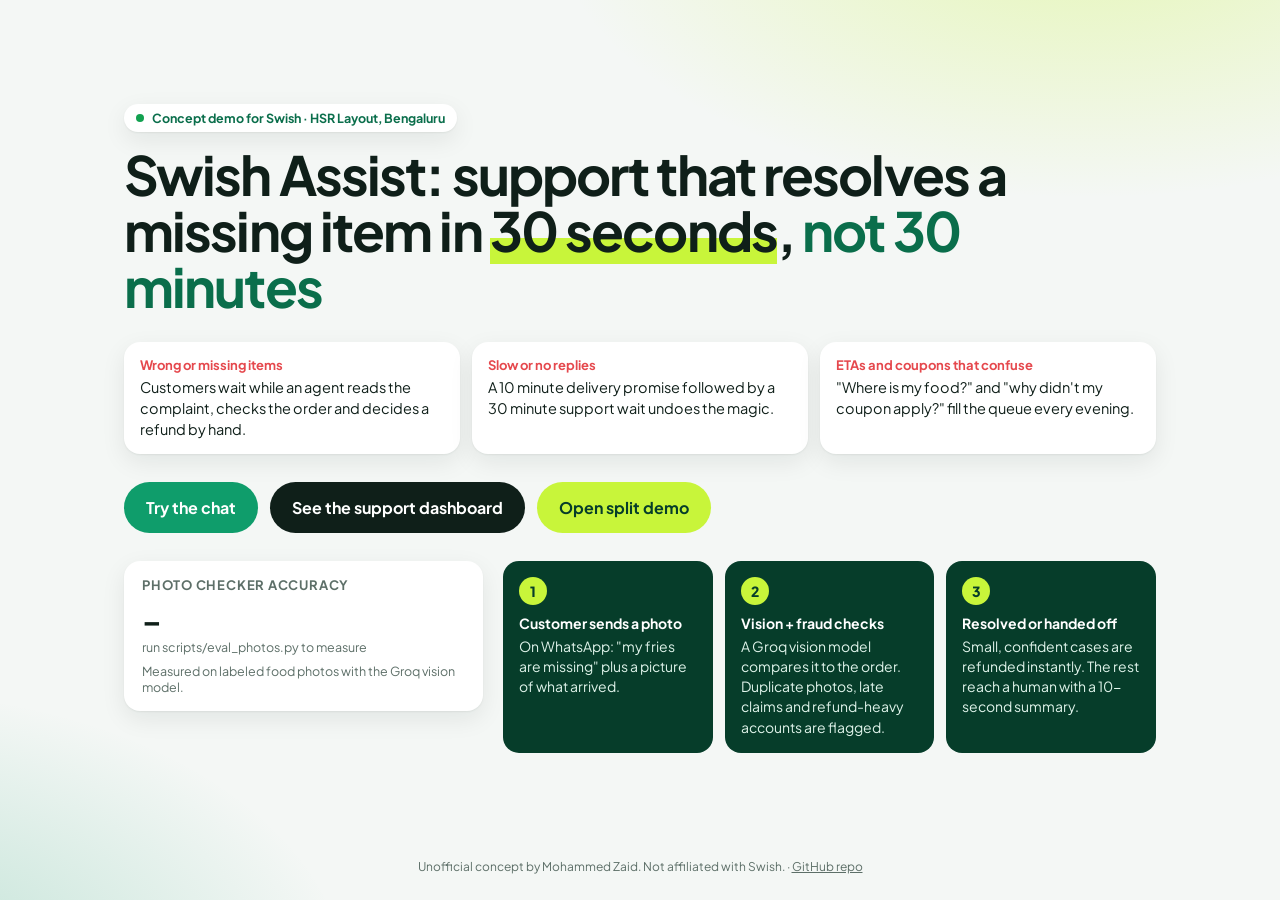
==== static/index.html @ 9bb511e5 "Add web chat, dashboard, WhatsApp webhook and Render deploy config Dashboard shows 7 tiles including" ====
<!doctype html>
<html lang="en">
<head>
  <meta charset="utf-8">
  <link rel="icon" href="/static/favicon.svg" type="image/svg+xml">
  <meta name="viewport" content="width=device-width, initial-scale=1">
  <title>Swish Assist</title>
  <meta name="description" content="Concept: AI support that resolves a missing item from a photo in 30 seconds.">
  <link rel="preconnect" href="https://fonts.googleapis.com">
  <link rel="stylesheet" href="https://fonts.googleapis.com/css2?family=Plus+Jakarta+Sans:wght@400;500;600;700;800&display=swap">
  <link rel="stylesheet" href="/static/css/base.css">
  <style>
    body { min-height: 100vh; display: flex; flex-direction: column; background:
      radial-gradient(900px 480px at 85% -10%, rgba(200,245,58,.35), transparent 60%),
      radial-gradient(800px 500px at -10% 110%, rgba(15,157,107,.25), transparent 60%), var(--bg); }
    .wrap { max-width: 1080px; width: 100%; margin: 0 auto; padding: 28px 24px 8px; flex: 1; display: flex; flex-direction: column; justify-content: center; gap: 28px; }
    .kicker { display: inline-flex; gap: 8px; align-items: center; font-size: 12.5px; font-weight: 700; color: var(--brand-dark); background: #fff; border-radius: 99px; padding: 6px 12px; box-shadow: var(--shadow); width: fit-content; }
    .kicker i { width: 8px; height: 8px; border-radius: 50%; background: var(--ok); }
    h1 { font-size: clamp(30px, 4.6vw, 54px); line-height: 1.04; letter-spacing: -.035em; margin: 14px 0 0; max-width: 900px; }
    h1 em { font-style: normal; background: linear-gradient(transparent 62%, var(--lime) 62%); }
    h1 span { color: var(--brand-dark); }
    .problem { display: grid; grid-template-columns: repeat(3, minmax(0, 1fr)); gap: 12px; margin: 0; padding: 0; list-style: none; }
    .problem li { background: #fff; border-radius: var(--radius); padding: 14px 16px; box-shadow: var(--shadow); font-size: 14.5px; line-height: 1.45; }
    .problem b { display: block; font-size: 13px; color: var(--danger); margin-bottom: 2px; }
    .ctas { display: flex; flex-wrap: wrap; gap: 12px; }
    .ctas .btn { padding: 15px 22px; font-size: 16px; }
    .how { display: grid; grid-template-columns: 1.1fr 2fr; gap: 20px; align-items: start; }
    .steps { display: grid; grid-template-columns: repeat(3, minmax(0, 1fr)); gap: 12px; counter-reset: s; }
    .step { background: var(--brand-ink); color: #dff3ea; border-radius: var(--radius); padding: 16px; font-size: 14px; line-height: 1.45; }
    .step::before { counter-increment: s; content: counter(s); display: grid; place-items: center; width: 28px; height: 28px; border-radius: 50%; background: var(--lime); color: var(--brand-ink); font-weight: 800; margin-bottom: 8px; }
    .step strong { color: #fff; display: block; margin-bottom: 2px; }
    .proof { background: #fff; border-radius: var(--radius); padding: 16px 18px; box-shadow: var(--shadow); }
    .proof h3 { margin: 0 0 8px; font-size: 13px; color: var(--muted); text-transform: uppercase; letter-spacing: .06em; }
    .nums { display: flex; gap: 24px; flex-wrap: wrap; }
    .nums div { display: flex; flex-direction: column; }
    .nums strong { font-size: 30px; letter-spacing: -.03em; font-variant-numeric: tabular-nums; }
    .nums span { font-size: 12.5px; color: var(--muted); }
    .proof p { margin: 8px 0 0; font-size: 12.5px; color: var(--muted); }
    @media (max-width: 860px) { .problem, .steps { grid-template-columns: 1fr; } .how { grid-template-columns: 1fr; } }
  </style>
</head>
<body>
  <main class="wrap">
    <div>
      <span class="kicker"><i></i>Concept demo for Swish · HSR Layout, Bengaluru</span>
      <h1>Swish Assist: support that resolves a missing item in <em>30 seconds</em>, <span>not 30 minutes</span></h1>
    </div>

    <ul class="problem">
      <li><b>Wrong or missing items</b>Customers wait while an agent reads the complaint, checks the order and decides a refund by hand.</li>
      <li><b>Slow or no replies</b>A 10 minute delivery promise followed by a 30 minute support wait undoes the magic.</li>
      <li><b>ETAs and coupons that confuse</b>"Where is my food?" and "why didn't my coupon apply?" fill the queue every evening.</li>
    </ul>

    <div class="ctas">
      <a class="btn green" href="/chat">Try the chat</a>
      <a class="btn" href="/dashboard">See the support dashboard</a>
      <a class="btn lime" href="/demo">Open split demo</a>
    </div>

    <div class="how">
      <div class="proof" id="proof">
        <h3>Photo checker accuracy</h3>
        <div class="nums" id="nums"><div><strong>–</strong><span>run scripts/eval_photos.py to measure</span></div></div>
        <p id="proofNote">Measured on labeled food photos with the Groq vision model.</p>
      </div>
      <div class="steps">
        <div class="step"><strong>Customer sends a photo</strong>On WhatsApp: "my fries are missing" plus a picture of what arrived.</div>
        <div class="step"><strong>Vision + fraud checks</strong>A Groq vision model compares it to the order. Duplicate photos, late claims and refund-heavy accounts are flagged.</div>
        <div class="step"><strong>Resolved or handed off</strong>Small, confident cases are refunded instantly. The rest reach a human with a 10-second summary.</div>
      </div>
    </div>
  </main>
  <p class="foot-note">Unofficial concept by Mohammed Zaid. Not affiliated with Swish. · <a id="gh" href="https://github.com/">GitHub repo</a></p>
  <script>
    fetch("/api/config").then(r => r.json()).then(c => { if (c.github_url) document.getElementById("gh").href = c.github_url; }).catch(() => {});
    fetch("/api/eval").then(r => r.json()).then(e => {
      if (!e.available) return;
      const pct = (x) => x == null ? "–" : Math.round(x * 100) + "%";
      document.getElementById("nums").innerHTML =
        `<div><strong>${pct(e.recall)}</strong><span>missing items caught (recall)</span></div>` +
        `<div><strong>${pct(e.precision)}</strong><span>precision</span></div>` +
        `<div><strong>${Math.round(e.median_latency_ms ?? e.avg_latency_ms)} ms</strong><span>median vision latency</span></div>`;
      document.getElementById("proofNote").textContent = `${e.exact_match}/${e.cases} labeled photos fully correct · ${e.model} on Groq`;
    }).catch(() => {});
  </script>
</body>
</html>
---- static/css/base.css ----
:root {
  --brand: #0f9d6b;
  --brand-dark: #0a6e4b;
  --brand-ink: #063d2a;
  --lime: #c8f53a;
  --ink: #0f1f19;
  --muted: #5d6f68;
  --line: #e3e9e6;
  --bg: #f4f7f5;
  --card: #ffffff;
  --warn: #f59e0b;
  --danger: #e5484d;
  --ok: #12a150;
  --info: #3b82f6;
  --radius: 16px;
  --shadow: 0 1px 2px rgba(15, 31, 25, .06), 0 8px 24px rgba(15, 31, 25, .08);
  --font: "Plus Jakarta Sans", system-ui, -apple-system, "Segoe UI", Roboto, sans-serif;
  color-scheme: light;
}

* { box-sizing: border-box; }
html, body { margin: 0; }
body { font-family: var(--font); color: var(--ink); background: var(--bg); -webkit-font-smoothing: antialiased; }
a { color: var(--brand-dark); }
button { font-family: inherit; cursor: pointer; }

.btn {
  display: inline-flex; align-items: center; gap: 8px; border: 0; border-radius: 999px;
  padding: 10px 16px; font-weight: 700; font-size: 14px; background: var(--ink); color: #fff;
  transition: transform .08s ease, background .15s ease; text-decoration: none;
}
.btn:hover { transform: translateY(-1px); }
.btn:active { transform: translateY(0); }
.btn.lime { background: var(--lime); color: var(--brand-ink); }
.btn.ghost { background: transparent; color: var(--ink); box-shadow: inset 0 0 0 1.5px var(--line); }
.btn.green { background: var(--brand); }
.btn.danger { background: #fff; color: var(--danger); box-shadow: inset 0 0 0 1.5px #f3c4c5; }
.btn.small { padding: 6px 12px; font-size: 12.5px; }
.btn:disabled { opacity: .5; cursor: default; transform: none; }

.select {
  font: inherit; font-weight: 600; font-size: 14px; padding: 9px 34px 9px 14px; border-radius: 999px;
  border: 1.5px solid var(--line); background: #fff url("data:image/svg+xml,%3Csvg xmlns='http://www.w3.org/2000/svg' width='12' height='12' viewBox='0 0 24 24' fill='none' stroke='%230f1f19' stroke-width='3'%3E%3Cpath d='M6 9l6 6 6-6'/%3E%3C/svg%3E") no-repeat right 12px center;
  appearance: none; color: var(--ink);
}

.badge { display: inline-flex; align-items: center; gap: 4px; font-size: 11px; font-weight: 700; padding: 3px 8px; border-radius: 999px; letter-spacing: .01em; white-space: nowrap; }
.badge.ok { background: #dcfce7; color: #166534; }
.badge.warn { background: #fef3c7; color: #92400e; }
.badge.danger { background: #fee2e2; color: #991b1b; }
.badge.info { background: #dbeafe; color: #1e40af; }
.badge.muted { background: #eef2f0; color: var(--muted); }

.conf { display: flex; align-items: center; gap: 8px; font-size: 12px; }
.conf .bar { flex: 1; height: 6px; background: #eef2f0; border-radius: 99px; overflow: hidden; min-width: 60px; }
.conf .bar i { display: block; height: 100%; background: var(--brand); border-radius: 99px; }
.conf .bar i.low { background: var(--warn); }

.foot-note { text-align: center; font-size: 12px; color: var(--muted); padding: 10px 16px 14px; }
.foot-note a { color: inherit; }

@keyframes flash { from { box-shadow: 0 0 0 3px var(--lime), var(--shadow); } to { box-shadow: var(--shadow); } }
@keyframes pop { from { transform: translateY(6px) scale(.98); opacity: 0; } to { transform: none; opacity: 1; } }
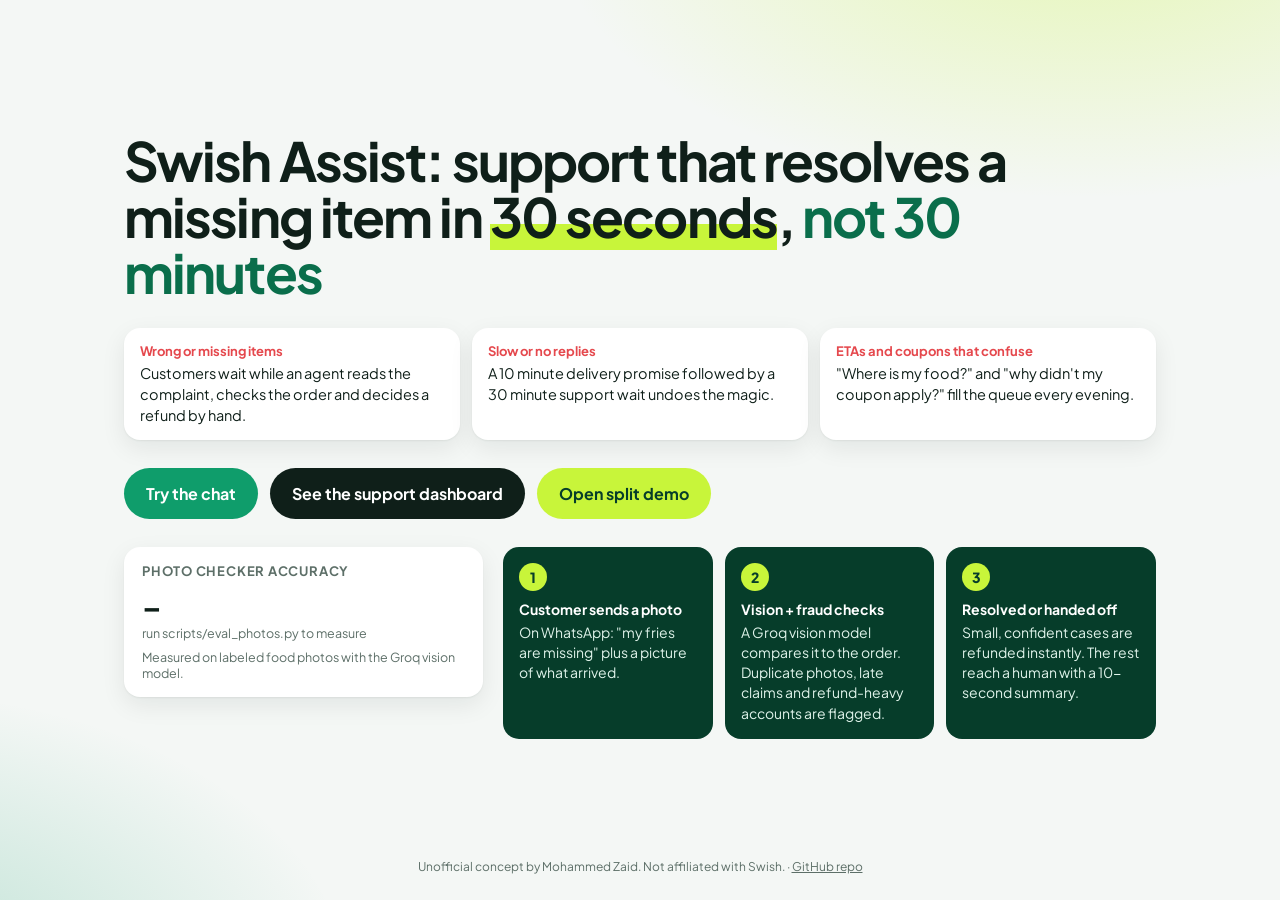
==== commit 19be95d0: "Fixed the UI" ====
--- a/static/index.html
+++ b/static/index.html
@@ -14,8 +14,6 @@
       radial-gradient(900px 480px at 85% -10%, rgba(200,245,58,.35), transparent 60%),
       radial-gradient(800px 500px at -10% 110%, rgba(15,157,107,.25), transparent 60%), var(--bg); }
     .wrap { max-width: 1080px; width: 100%; margin: 0 auto; padding: 28px 24px 8px; flex: 1; display: flex; flex-direction: column; justify-content: center; gap: 28px; }
-    .kicker { display: inline-flex; gap: 8px; align-items: center; font-size: 12.5px; font-weight: 700; color: var(--brand-dark); background: #fff; border-radius: 99px; padding: 6px 12px; box-shadow: var(--shadow); width: fit-content; }
-    .kicker i { width: 8px; height: 8px; border-radius: 50%; background: var(--ok); }
     h1 { font-size: clamp(30px, 4.6vw, 54px); line-height: 1.04; letter-spacing: -.035em; margin: 14px 0 0; max-width: 900px; }
     h1 em { font-style: normal; background: linear-gradient(transparent 62%, var(--lime) 62%); }
     h1 span { color: var(--brand-dark); }
@@ -42,7 +40,6 @@
 <body>
   <main class="wrap">
     <div>
-      <span class="kicker"><i></i>Concept demo for Swish · HSR Layout, Bengaluru</span>
       <h1>Swish Assist: support that resolves a missing item in <em>30 seconds</em>, <span>not 30 minutes</span></h1>
     </div>
 
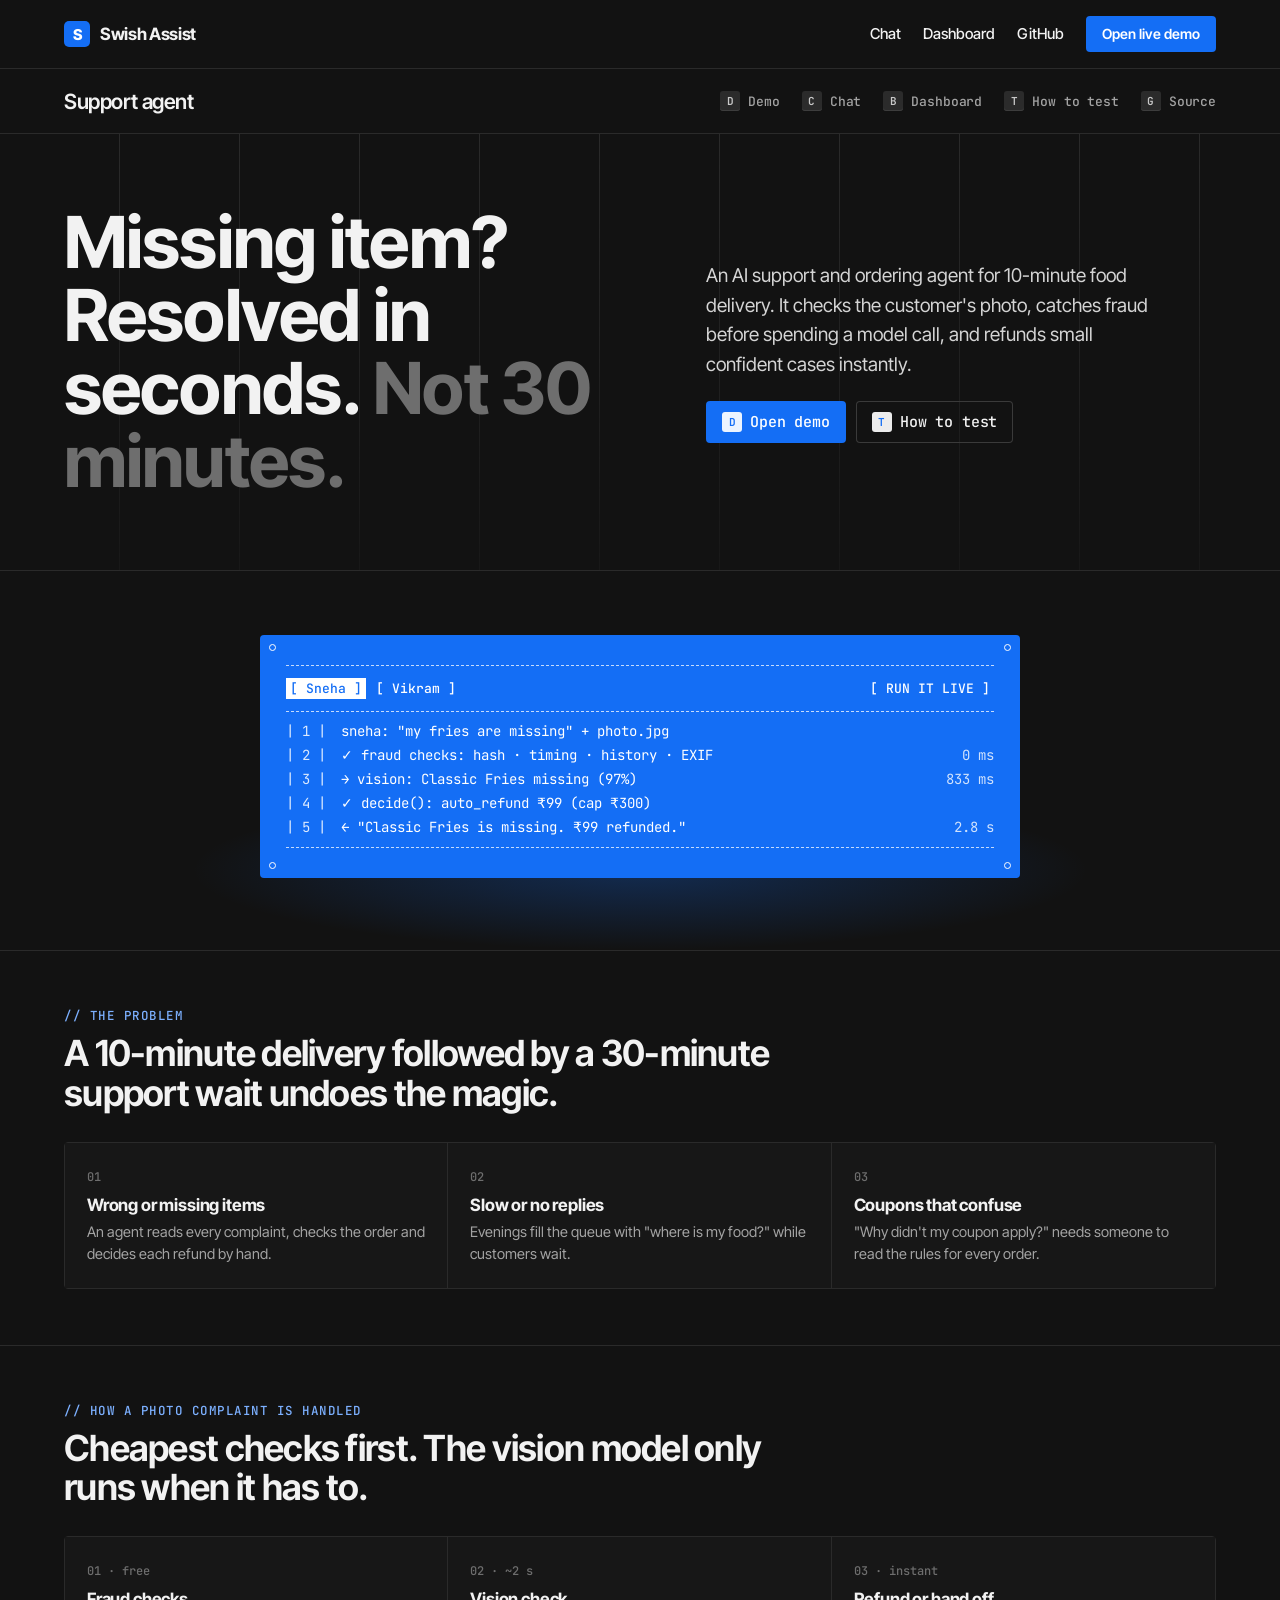
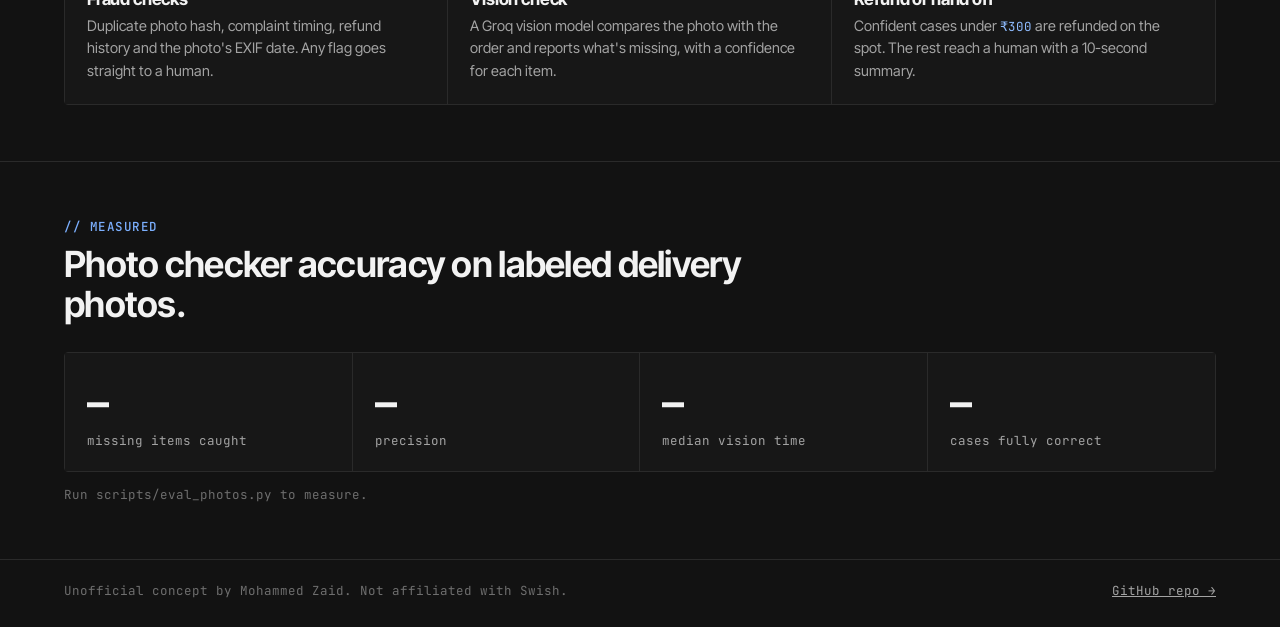
==== commit 73968426: "Fixed the UI" ====
--- a/static/index.html
+++ b/static/index.html
@@ -5,80 +5,234 @@
   <link rel="icon" href="/static/favicon.svg" type="image/svg+xml">
   <meta name="viewport" content="width=device-width, initial-scale=1">
   <title>Swish Assist</title>
-  <meta name="description" content="Concept: AI support that resolves a missing item from a photo in 30 seconds.">
+  <meta name="description" content="Concept: AI support that resolves a missing item from a photo in seconds, with fraud checks first.">
   <link rel="preconnect" href="https://fonts.googleapis.com">
-  <link rel="stylesheet" href="https://fonts.googleapis.com/css2?family=Plus+Jakarta+Sans:wght@400;500;600;700;800&display=swap">
+  <link rel="stylesheet" href="https://fonts.googleapis.com/css2?family=Inter+Tight:wght@400;500;600;700;800&family=JetBrains+Mono:wght@400;500;600&display=swap">
   <link rel="stylesheet" href="/static/css/base.css">
   <style>
-    body { min-height: 100vh; display: flex; flex-direction: column; background:
-      radial-gradient(900px 480px at 85% -10%, rgba(200,245,58,.35), transparent 60%),
-      radial-gradient(800px 500px at -10% 110%, rgba(15,157,107,.25), transparent 60%), var(--bg); }
-    .wrap { max-width: 1080px; width: 100%; margin: 0 auto; padding: 28px 24px 8px; flex: 1; display: flex; flex-direction: column; justify-content: center; gap: 28px; }
-    h1 { font-size: clamp(30px, 4.6vw, 54px); line-height: 1.04; letter-spacing: -.035em; margin: 14px 0 0; max-width: 900px; }
-    h1 em { font-style: normal; background: linear-gradient(transparent 62%, var(--lime) 62%); }
-    h1 span { color: var(--brand-dark); }
-    .problem { display: grid; grid-template-columns: repeat(3, minmax(0, 1fr)); gap: 12px; margin: 0; padding: 0; list-style: none; }
-    .problem li { background: #fff; border-radius: var(--radius); padding: 14px 16px; box-shadow: var(--shadow); font-size: 14.5px; line-height: 1.45; }
-    .problem b { display: block; font-size: 13px; color: var(--danger); margin-bottom: 2px; }
-    .ctas { display: flex; flex-wrap: wrap; gap: 12px; }
-    .ctas .btn { padding: 15px 22px; font-size: 16px; }
-    .how { display: grid; grid-template-columns: 1.1fr 2fr; gap: 20px; align-items: start; }
-    .steps { display: grid; grid-template-columns: repeat(3, minmax(0, 1fr)); gap: 12px; counter-reset: s; }
-    .step { background: var(--brand-ink); color: #dff3ea; border-radius: var(--radius); padding: 16px; font-size: 14px; line-height: 1.45; }
-    .step::before { counter-increment: s; content: counter(s); display: grid; place-items: center; width: 28px; height: 28px; border-radius: 50%; background: var(--lime); color: var(--brand-ink); font-weight: 800; margin-bottom: 8px; }
-    .step strong { color: #fff; display: block; margin-bottom: 2px; }
-    .proof { background: #fff; border-radius: var(--radius); padding: 16px 18px; box-shadow: var(--shadow); }
-    .proof h3 { margin: 0 0 8px; font-size: 13px; color: var(--muted); text-transform: uppercase; letter-spacing: .06em; }
-    .nums { display: flex; gap: 24px; flex-wrap: wrap; }
-    .nums div { display: flex; flex-direction: column; }
-    .nums strong { font-size: 30px; letter-spacing: -.03em; font-variant-numeric: tabular-nums; }
-    .nums span { font-size: 12.5px; color: var(--muted); }
-    .proof p { margin: 8px 0 0; font-size: 12.5px; color: var(--muted); }
-    @media (max-width: 860px) { .problem, .steps { grid-template-columns: 1fr; } .how { grid-template-columns: 1fr; } }
+    .shell { max-width: 1200px; margin: 0 auto; padding: 0 24px; }
+    header.top { border-bottom: 1px solid var(--line); }
+    header.top .shell { display: flex; justify-content: space-between; align-items: center; gap: 16px; height: 68px; }
+    header.top nav { display: flex; align-items: center; gap: 22px; }
+    header.top nav a.link { color: var(--ink); text-decoration: none; font-weight: 500; font-size: 15px; }
+    header.top nav a.link:hover { color: var(--info); }
+    .sub { border-bottom: 1px solid var(--line); }
+    .sub .shell { display: flex; justify-content: space-between; align-items: center; gap: 12px 24px; min-height: 64px; flex-wrap: wrap; padding-top: 10px; padding-bottom: 10px; }
+    .sub h2 { margin: 0; font-size: 21px; font-weight: 600; letter-spacing: -.02em; }
+
+    /* hero with vertical grid lines */
+    .hero { position: relative; border-bottom: 1px solid var(--line); overflow: hidden; }
+    .hero::before { content: ""; position: absolute; inset: 0; pointer-events: none;
+      background: repeating-linear-gradient(90deg, transparent 0 119px, var(--line) 119px 120px);
+      mask-image: linear-gradient(#000, rgba(0,0,0,.25)); -webkit-mask-image: linear-gradient(#000, rgba(0,0,0,.25)); }
+    .hero .shell { position: relative; display: grid; grid-template-columns: 1.15fr 1fr; gap: 40px 56px; align-items: center; padding-top: 72px; padding-bottom: 72px; }
+    .hero h1 { font-size: clamp(38px, 5.6vw, 72px); line-height: 1.02; letter-spacing: -.012em; margin: 0; font-weight: 700; }
+    .hero h1 span { color: var(--dim); }
+    .hero p { font-size: 19px; line-height: 1.55; color: #d4d4d4; margin: 0 0 22px; max-width: 460px; }
+    .hero .ctas { display: flex; flex-wrap: wrap; gap: 10px; }
+    .hero .ctas .btn { padding: 11px 16px; font-size: 15px; }
+
+    /* blue terminal trace */
+    .trace-wrap { position: relative; padding: 64px 0 72px; border-bottom: 1px solid var(--line); }
+    .trace-wrap::after { content: ""; position: absolute; left: 50%; bottom: 0; width: 70%; height: 160px; transform: translateX(-50%);
+      background: radial-gradient(closest-side, rgba(20,110,245,.28), transparent); pointer-events: none; }
+    .term { position: relative; z-index: 1; max-width: 760px; margin: 0 auto; background: var(--accent); color: #fff; border-radius: 4px; padding: 22px 26px; font: 14px/1.7 var(--mono); }
+    .term .o { position: absolute; width: 7px; height: 7px; border: 1.5px solid #fff; border-radius: 50%; }
+    .term .o.tl { top: 9px; left: 9px; } .term .o.tr { top: 9px; right: 9px; } .term .o.bl { bottom: 9px; left: 9px; } .term .o.br { bottom: 9px; right: 9px; }
+    .term .rule { border-top: 1.5px dashed rgba(255,255,255,.75); margin: 8px 0; }
+    .term .head { display: flex; justify-content: space-between; align-items: center; gap: 10px; flex-wrap: wrap; padding: 4px 0; }
+    .term .tabs { display: flex; gap: 6px; }
+    .term .tabs button, .term .run { font: 500 13px var(--mono); color: #fff; background: transparent; border: 0; padding: 2px 4px; text-decoration: none; }
+    .term .tabs button[aria-selected="true"] { background: #fff; color: var(--accent); }
+    .term .tabs button:hover, .term .run:hover { text-decoration: underline; }
+    .term ol { list-style: none; margin: 0; padding: 0; counter-reset: ln; min-height: 8.5em; }
+    .term li { display: grid; grid-template-columns: 3.2em 1fr auto; gap: 0 10px; counter-increment: ln; animation: line .3s ease-out both; }
+    .term li::before { content: "| " counter(ln) " |"; opacity: .85; white-space: pre; }
+    .term li .t { opacity: .8; white-space: nowrap; }
+    .term li.dim { opacity: .75; }
+    @keyframes line { from { opacity: 0; transform: translateX(-4px); } to { opacity: 1; transform: none; } }
+
+    /* bordered grid sections */
+    section.block { border-bottom: 1px solid var(--line); }
+    .block .shell { padding-top: 56px; padding-bottom: 56px; }
+    .eyebrow { font: 500 12.5px var(--mono); color: var(--info); text-transform: uppercase; letter-spacing: .04em; margin: 0 0 10px; }
+    .block h3 { font-size: clamp(26px, 3vw, 36px); letter-spacing: -.02em; margin: 0 0 28px; font-weight: 650; max-width: 720px; line-height: 1.1; }
+    .cells { display: grid; grid-template-columns: repeat(3, minmax(0, 1fr)); border: 1px solid var(--line); border-radius: 4px; }
+    .cell { padding: 22px; border-right: 1px solid var(--line); background: var(--bg-2); }
+    .cell:last-child { border-right: 0; }
+    .cell .n { font: 500 12px var(--mono); color: var(--dim); }
+    .cell b { display: block; font-size: 17px; margin: 10px 0 6px; letter-spacing: -.01em; }
+    .cell p { margin: 0; color: var(--muted); font-size: 14.5px; line-height: 1.55; }
+    .cell code { font: 12.5px var(--mono); color: var(--info-fg); }
+
+    .nums { display: grid; grid-template-columns: repeat(4, minmax(0, 1fr)); border: 1px solid var(--line); border-radius: 4px; }
+    .nums div { padding: 22px; border-right: 1px solid var(--line); background: var(--bg-2); }
+    .nums div:last-child { border-right: 0; }
+    .nums strong { display: block; font-size: clamp(30px, 3.6vw, 44px); letter-spacing: -.04em; font-weight: 650; font-variant-numeric: tabular-nums; }
+    .nums span { font: 12.5px var(--mono); color: var(--muted); }
+    .proof-note { font: 12.5px var(--mono); color: var(--dim); margin: 14px 0 0; }
+
+    footer .shell { display: flex; justify-content: space-between; gap: 12px; flex-wrap: wrap; padding-top: 22px; padding-bottom: 28px; font: 12.5px var(--mono); color: var(--dim); }
+    footer a { color: var(--muted); }
+
+    @media (max-width: 900px) {
+      .hero .shell { grid-template-columns: 1fr; padding-top: 48px; padding-bottom: 48px; }
+      .cells { grid-template-columns: 1fr; } .cell { border-right: 0; border-bottom: 1px solid var(--line); } .cell:last-child { border-bottom: 0; }
+      .nums { grid-template-columns: repeat(2, minmax(0, 1fr)); } .nums div:nth-child(2) { border-right: 0; } .nums div:nth-child(-n+2) { border-bottom: 1px solid var(--line); }
+      header.top nav a.link { display: none; }
+    }
+    @media (max-width: 560px) {
+      .shell { padding: 0 16px; }
+      .term { padding: 20px 16px; font-size: 12.5px; }
+      .term li { grid-template-columns: 2.9em 1fr; } .term li .t { display: none; }
+      .trace-wrap { padding: 40px 16px 48px; }
+    }
   </style>
 </head>
 <body>
-  <main class="wrap">
-    <div>
-      <h1>Swish Assist: support that resolves a missing item in <em>30 seconds</em>, <span>not 30 minutes</span></h1>
-    </div>
-
-    <ul class="problem">
-      <li><b>Wrong or missing items</b>Customers wait while an agent reads the complaint, checks the order and decides a refund by hand.</li>
-      <li><b>Slow or no replies</b>A 10 minute delivery promise followed by a 30 minute support wait undoes the magic.</li>
-      <li><b>ETAs and coupons that confuse</b>"Where is my food?" and "why didn't my coupon apply?" fill the queue every evening.</li>
-    </ul>
-
-    <div class="ctas">
-      <a class="btn green" href="/chat">Try the chat</a>
-      <a class="btn" href="/dashboard">See the support dashboard</a>
-      <a class="btn lime" href="/demo">Open split demo</a>
-    </div>
-
-    <div class="how">
-      <div class="proof" id="proof">
-        <h3>Photo checker accuracy</h3>
-        <div class="nums" id="nums"><div><strong>–</strong><span>run scripts/eval_photos.py to measure</span></div></div>
-        <p id="proofNote">Measured on labeled food photos with the Groq vision model.</p>
-      </div>
-      <div class="steps">
-        <div class="step"><strong>Customer sends a photo</strong>On WhatsApp: "my fries are missing" plus a picture of what arrived.</div>
-        <div class="step"><strong>Vision + fraud checks</strong>A Groq vision model compares it to the order. Duplicate photos, late claims and refund-heavy accounts are flagged.</div>
-        <div class="step"><strong>Resolved or handed off</strong>Small, confident cases are refunded instantly. The rest reach a human with a 10-second summary.</div>
-      </div>
-    </div>
-  </main>
-  <p class="foot-note">Unofficial concept by Mohammed Zaid. Not affiliated with Swish. · <a id="gh" href="https://github.com/">GitHub repo</a></p>
+  <header class="top">
+    <div class="shell">
+      <a class="logo" href="/"><span class="mark">S</span>Swish Assist</a>
+      <nav>
+        <a class="link" href="/chat">Chat</a>
+        <a class="link" href="/dashboard">Dashboard</a>
+        <a class="link gh" href="https://github.com/">GitHub</a>
+        <a class="btn" href="/demo">Open live demo</a>
+      </nav>
+    </div>
+  </header>
+
+  <div class="sub">
+    <div class="shell">
+      <h2>Support agent</h2>
+      <nav class="keys" aria-label="Shortcuts">
+        <a href="/demo" data-key="d"><span class="key">D</span>Demo</a>
+        <a href="/chat" data-key="c"><span class="key">C</span>Chat</a>
+        <a href="/dashboard" data-key="b"><span class="key">B</span>Dashboard</a>
+        <a class="gh" href="https://github.com/" data-key="t" data-anchor="#test-it-step-by-step-about-5-minutes"><span class="key">T</span>How to test</a>
+        <a class="gh" href="https://github.com/" data-key="g"><span class="key">G</span>Source</a>
+      </nav>
+    </div>
+  </div>
+
+  <section class="hero">
+    <div class="shell">
+      <h1>Missing item?<br>Resolved in seconds. <span>Not 30 minutes.</span></h1>
+      <div>
+        <p>An AI support and ordering agent for 10-minute food delivery. It checks the customer's photo, catches fraud before spending a model call, and refunds small confident cases instantly.</p>
+        <div class="ctas">
+          <a class="btn mono" href="/demo"><span class="key">D</span>Open demo</a>
+          <a class="btn ghost mono gh" href="https://github.com/" data-anchor="#test-it-step-by-step-about-5-minutes"><span class="key">T</span>How to test</a>
+        </div>
+      </div>
+    </div>
+  </section>
+
+  <section class="trace-wrap" aria-label="Example complaint trace">
+    <div class="shell">
+      <div class="term">
+        <i class="o tl"></i><i class="o tr"></i><i class="o bl"></i><i class="o br"></i>
+        <div class="rule"></div>
+        <div class="head">
+          <div class="tabs" role="tablist">
+            <button role="tab" aria-selected="true" data-trace="sneha">[ Sneha ]</button>
+            <button role="tab" aria-selected="false" data-trace="vikram">[ Vikram ]</button>
+          </div>
+          <a class="run" href="/demo">[ RUN IT LIVE ]</a>
+        </div>
+        <div class="rule"></div>
+        <ol id="trace"></ol>
+        <div class="rule"></div>
+      </div>
+    </div>
+  </section>
+
+  <section class="block">
+    <div class="shell">
+      <p class="eyebrow">// the problem</p>
+      <h3>A 10-minute delivery followed by a 30-minute support wait undoes the magic.</h3>
+      <div class="cells">
+        <div class="cell"><span class="n">01</span><b>Wrong or missing items</b><p>An agent reads every complaint, checks the order and decides each refund by hand.</p></div>
+        <div class="cell"><span class="n">02</span><b>Slow or no replies</b><p>Evenings fill the queue with "where is my food?" while customers wait.</p></div>
+        <div class="cell"><span class="n">03</span><b>Coupons that confuse</b><p>"Why didn't my coupon apply?" needs someone to read the rules for every order.</p></div>
+      </div>
+    </div>
+  </section>
+
+  <section class="block">
+    <div class="shell">
+      <p class="eyebrow">// how a photo complaint is handled</p>
+      <h3>Cheapest checks first. The vision model only runs when it has to.</h3>
+      <div class="cells">
+        <div class="cell"><span class="n">01 · free</span><b>Fraud checks</b><p>Duplicate photo hash, complaint timing, refund history and the photo's EXIF date. Any flag goes straight to a human.</p></div>
+        <div class="cell"><span class="n">02 · ~2 s</span><b>Vision check</b><p>A Groq vision model compares the photo with the order and reports what's missing, with a confidence for each item.</p></div>
+        <div class="cell"><span class="n">03 · instant</span><b>Refund or hand off</b><p>Confident cases under <code>₹300</code> are refunded on the spot. The rest reach a human with a 10-second summary.</p></div>
+      </div>
+    </div>
+  </section>
+
+  <section class="block">
+    <div class="shell">
+      <p class="eyebrow">// measured</p>
+      <h3>Photo checker accuracy on labeled delivery photos.</h3>
+      <div class="nums" id="nums">
+        <div><strong>–</strong><span>missing items caught</span></div>
+        <div><strong>–</strong><span>precision</span></div>
+        <div><strong>–</strong><span>median vision time</span></div>
+        <div><strong>–</strong><span>cases fully correct</span></div>
+      </div>
+      <p class="proof-note" id="proofNote">Run scripts/eval_photos.py to measure.</p>
+    </div>
+  </section>
+
+  <footer>
+    <div class="shell">
+      <span>Unofficial concept by Mohammed Zaid. Not affiliated with Swish.</span>
+      <a class="gh" href="https://github.com/">GitHub repo →</a>
+    </div>
+  </footer>
+
+  <script src="/static/js/keys.js"></script>
   <script>
-    fetch("/api/config").then(r => r.json()).then(c => { if (c.github_url) document.getElementById("gh").href = c.github_url; }).catch(() => {});
-    fetch("/api/eval").then(r => r.json()).then(e => {
+    const TRACES = {
+      sneha: [
+        ['sneha: "my fries are missing" + photo.jpg', ""],
+        ["✓ fraud checks: hash · timing · history · EXIF", "0 ms"],
+        ["→ vision: Classic Fries missing (97%)", "833 ms"],
+        ["✓ decide(): auto_refund ₹99 (cap ₹300)", ""],
+        ['← "Classic Fries is missing. ₹99 refunded."', "2.8 s"],
+      ],
+      vikram: [
+        ['vikram: "my fries are missing" + same photo', ""],
+        ["✗ duplicate photo: matches complaint on SW5005", "0 ms"],
+        ["✗ refund rate: 5 of last 8 orders (62%)", ""],
+        ["⚡ vision skipped, flagged early", "saved 1 call"],
+        ["→ escalated to a human with a summary", "0.6 s"],
+      ],
+    };
+    const esc = (s) => String(s).replace(/[&<>"]/g, (c) => ({ "&": "&amp;", "<": "&lt;", ">": "&gt;", '"': "&quot;" }[c]));
+    function show(name) {
+      document.querySelectorAll("[data-trace]").forEach((b) => b.setAttribute("aria-selected", String(b.dataset.trace === name)));
+      document.getElementById("trace").innerHTML = TRACES[name]
+        .map(([text, t], i) => `<li style="animation-delay:${i * 0.18}s"><span>${esc(text)}</span><span class="t">${esc(t)}</span></li>`).join("");
+    }
+    document.querySelectorAll("[data-trace]").forEach((b) => b.addEventListener("click", () => show(b.dataset.trace)));
+    show("sneha");
+
+    fetch("/api/config").then((r) => r.json()).then((c) => {
+      if (!c.github_url) return;
+      document.querySelectorAll("a.gh").forEach((a) => { a.href = c.github_url.replace(/\/$/, "") + (a.dataset.anchor || ""); });
+    }).catch(() => {});
+    fetch("/api/eval").then((r) => r.json()).then((e) => {
       if (!e.available) return;
-      const pct = (x) => x == null ? "–" : Math.round(x * 100) + "%";
+      const pct = (x) => (x == null ? "–" : Math.round(x * 100) + "%");
+      const ms = e.median_latency_ms ?? e.avg_latency_ms;
       document.getElementById("nums").innerHTML =
-        `<div><strong>${pct(e.recall)}</strong><span>missing items caught (recall)</span></div>` +
+        `<div><strong>${pct(e.recall)}</strong><span>missing items caught</span></div>` +
         `<div><strong>${pct(e.precision)}</strong><span>precision</span></div>` +
-        `<div><strong>${Math.round(e.median_latency_ms ?? e.avg_latency_ms)} ms</strong><span>median vision latency</span></div>`;
-      document.getElementById("proofNote").textContent = `${e.exact_match}/${e.cases} labeled photos fully correct · ${e.model} on Groq`;
+        `<div><strong>${ms != null ? (ms / 1000).toFixed(1) + " s" : "–"}</strong><span>median vision time</span></div>` +
+        `<div><strong>${e.exact_match}/${e.cases}</strong><span>cases fully correct</span></div>`;
+      document.getElementById("proofNote").textContent = `${e.model} on Groq · labeled photos in test_images/`;
     }).catch(() => {});
   </script>
 </body>
--- a/static/css/base.css
+++ b/static/css/base.css
@@ -1,63 +1,104 @@
+/* Swish Assist: dark developer-console look. Shared by every page. */
 :root {
-  --brand: #0f9d6b;
-  --brand-dark: #0a6e4b;
-  --brand-ink: #063d2a;
-  --lime: #c8f53a;
-  --ink: #0f1f19;
-  --muted: #5d6f68;
-  --line: #e3e9e6;
-  --bg: #f4f7f5;
-  --card: #ffffff;
-  --warn: #f59e0b;
-  --danger: #e5484d;
-  --ok: #12a150;
-  --info: #3b82f6;
-  --radius: 16px;
-  --shadow: 0 1px 2px rgba(15, 31, 25, .06), 0 8px 24px rgba(15, 31, 25, .08);
-  --font: "Plus Jakarta Sans", system-ui, -apple-system, "Segoe UI", Roboto, sans-serif;
-  color-scheme: light;
+  --bg: #121212;
+  --bg-2: #171717;
+  --card: #1b1b1b;
+  --card-2: #222222;
+  --line: #2a2a2a;
+  --line-2: #3a3a3a;
+  --ink: #f2f2f2;
+  --muted: #a3a3a3;
+  --dim: #6e6e6e;
+  --accent: #146ef5;
+  --accent-hover: #2a7dff;
+  --accent-soft: rgba(20, 110, 245, .16);
+  --ok: #3ecf8e;
+  --warn: #f5a524;
+  --danger: #ff6369;
+  --info: #7cb0ff;
+  --ok-bg: rgba(62, 207, 142, .14);   --ok-fg: #6ee7b7;
+  --warn-bg: rgba(245, 165, 36, .15); --warn-fg: #fbbf5a;
+  --danger-bg: rgba(255, 99, 105, .15); --danger-fg: #ff9a9e;
+  --info-bg: rgba(20, 110, 245, .18); --info-fg: #8fbcff;
+  --muted-bg: #262626;                --muted-fg: #b3b3b3;
+  --track: #2c2c2c;
+  --radius: 6px;
+  --shadow: none;
+  --font: "Inter Tight", "Inter", system-ui, -apple-system, "Segoe UI", Roboto, sans-serif;
+  --mono: "JetBrains Mono", ui-monospace, "SFMono-Regular", Consolas, monospace;
+  color-scheme: dark;
 }
 
 * { box-sizing: border-box; }
 html, body { margin: 0; }
 body { font-family: var(--font); color: var(--ink); background: var(--bg); -webkit-font-smoothing: antialiased; }
-a { color: var(--brand-dark); }
+a { color: var(--info); }
 button { font-family: inherit; cursor: pointer; }
+:focus-visible { outline: 2px solid var(--accent); outline-offset: 2px; }
 
+/* ---------- buttons ---------- */
 .btn {
-  display: inline-flex; align-items: center; gap: 8px; border: 0; border-radius: 999px;
-  padding: 10px 16px; font-weight: 700; font-size: 14px; background: var(--ink); color: #fff;
-  transition: transform .08s ease, background .15s ease; text-decoration: none;
+  display: inline-flex; align-items: center; gap: 8px; border: 0; border-radius: 4px;
+  padding: 10px 16px; font-weight: 600; font-size: 14px; background: var(--accent); color: #fff;
+  transition: background .15s ease, transform .08s ease; text-decoration: none; line-height: 1.2;
 }
-.btn:hover { transform: translateY(-1px); }
-.btn:active { transform: translateY(0); }
-.btn.lime { background: var(--lime); color: var(--brand-ink); }
-.btn.ghost { background: transparent; color: var(--ink); box-shadow: inset 0 0 0 1.5px var(--line); }
-.btn.green { background: var(--brand); }
-.btn.danger { background: #fff; color: var(--danger); box-shadow: inset 0 0 0 1.5px #f3c4c5; }
+.btn:hover { background: var(--accent-hover); }
+.btn:active { transform: translateY(1px); }
+.btn.ghost { background: transparent; color: var(--ink); box-shadow: inset 0 0 0 1px var(--line-2); }
+.btn.ghost:hover { background: var(--card-2); }
+.btn.dark { background: var(--card-2); color: var(--ink); box-shadow: inset 0 0 0 1px var(--line-2); }
+.btn.dark:hover { background: #2a2a2a; }
+.btn.green { background: var(--accent); }
+.btn.lime { background: var(--accent); color: #fff; }
+.btn.danger { background: transparent; color: var(--danger-fg); box-shadow: inset 0 0 0 1px rgba(255, 99, 105, .45); }
+.btn.danger:hover { background: var(--danger-bg); }
 .btn.small { padding: 6px 12px; font-size: 12.5px; }
+.btn.mono { font-family: var(--mono); font-weight: 500; letter-spacing: -.01em; }
 .btn:disabled { opacity: .5; cursor: default; transform: none; }
 
+/* keyboard-key chip: <span class="key">D</span> */
+.key {
+  display: inline-grid; place-items: center; min-width: 20px; height: 20px; padding: 0 5px; border-radius: 3px;
+  font: 600 11px/1 var(--mono); background: #2b2b2b; color: #c9c9c9; box-shadow: inset 0 -1px 0 #3d3d3d;
+}
+.btn .key { background: rgba(255, 255, 255, .92); color: var(--accent); box-shadow: none; }
+
+/* key-chip navigation: <nav class="keys"><a data-key="d"><span class="key">D</span>Demo</a></nav> */
+.keys { display: flex; flex-wrap: wrap; gap: 6px 22px; align-items: center; }
+.keys a { display: inline-flex; align-items: center; gap: 8px; font: 500 13px var(--mono); color: var(--muted); text-decoration: none; letter-spacing: -.01em; }
+.keys a:hover, .keys a[aria-current] { color: var(--ink); }
+.keys a:hover .key, .keys a[aria-current] .key { background: var(--accent); color: #fff; box-shadow: none; }
+
+/* app bar used on dashboard / demo */
+.appbar { display: flex; justify-content: space-between; align-items: center; gap: 12px 20px; flex-wrap: wrap; padding: 12px 20px; border-bottom: 1px solid var(--line); background: var(--bg); }
+.logo { display: inline-flex; align-items: center; gap: 10px; color: var(--ink); text-decoration: none; font-weight: 700; font-size: 17px; letter-spacing: -.02em; }
+.logo .mark { width: 26px; height: 26px; border-radius: 5px; background: var(--accent); display: grid; place-items: center; color: #fff; font: 800 15px var(--font); }
+.logo small { font: 500 12px var(--mono); color: var(--dim); letter-spacing: 0; }
+
 .select {
-  font: inherit; font-weight: 600; font-size: 14px; padding: 9px 34px 9px 14px; border-radius: 999px;
-  border: 1.5px solid var(--line); background: #fff url("data:image/svg+xml,%3Csvg xmlns='http://www.w3.org/2000/svg' width='12' height='12' viewBox='0 0 24 24' fill='none' stroke='%230f1f19' stroke-width='3'%3E%3Cpath d='M6 9l6 6 6-6'/%3E%3C/svg%3E") no-repeat right 12px center;
-  appearance: none; color: var(--ink);
+  font: 500 13.5px var(--font); padding: 8px 32px 8px 12px; border-radius: 4px;
+  border: 1px solid var(--line-2); color: var(--ink);
+  background: var(--card) url("data:image/svg+xml,%3Csvg xmlns='http://www.w3.org/2000/svg' width='12' height='12' viewBox='0 0 24 24' fill='none' stroke='%23a3a3a3' stroke-width='3'%3E%3Cpath d='M6 9l6 6 6-6'/%3E%3C/svg%3E") no-repeat right 11px center;
+  appearance: none;
 }
 
-.badge { display: inline-flex; align-items: center; gap: 4px; font-size: 11px; font-weight: 700; padding: 3px 8px; border-radius: 999px; letter-spacing: .01em; white-space: nowrap; }
-.badge.ok { background: #dcfce7; color: #166534; }
-.badge.warn { background: #fef3c7; color: #92400e; }
-.badge.danger { background: #fee2e2; color: #991b1b; }
-.badge.info { background: #dbeafe; color: #1e40af; }
-.badge.muted { background: #eef2f0; color: var(--muted); }
+/* ---------- badges & confidence bars ---------- */
+.badge { display: inline-flex; align-items: center; gap: 4px; font: 600 11px var(--font); padding: 3px 8px; border-radius: 3px; letter-spacing: .01em; white-space: nowrap; }
+.badge.ok { background: var(--ok-bg); color: var(--ok-fg); }
+.badge.warn { background: var(--warn-bg); color: var(--warn-fg); }
+.badge.danger { background: var(--danger-bg); color: var(--danger-fg); }
+.badge.info { background: var(--info-bg); color: var(--info-fg); }
+.badge.muted { background: var(--muted-bg); color: var(--muted-fg); }
 
 .conf { display: flex; align-items: center; gap: 8px; font-size: 12px; }
-.conf .bar { flex: 1; height: 6px; background: #eef2f0; border-radius: 99px; overflow: hidden; min-width: 60px; }
-.conf .bar i { display: block; height: 100%; background: var(--brand); border-radius: 99px; }
+.conf > span:last-child { font-family: var(--mono); font-size: 11.5px; color: var(--muted); }
+.conf .bar { flex: 1; height: 4px; background: var(--track); border-radius: 99px; overflow: hidden; min-width: 60px; }
+.conf .bar i { display: block; height: 100%; background: var(--accent); border-radius: 99px; }
 .conf .bar i.low { background: var(--warn); }
 
-.foot-note { text-align: center; font-size: 12px; color: var(--muted); padding: 10px 16px 14px; }
+.foot-note { text-align: center; font: 12px var(--mono); color: var(--dim); padding: 12px 16px 16px; }
 .foot-note a { color: inherit; }
 
-@keyframes flash { from { box-shadow: 0 0 0 3px var(--lime), var(--shadow); } to { box-shadow: var(--shadow); } }
+@keyframes flash { from { box-shadow: 0 0 0 2px var(--accent); } to { box-shadow: 0 0 0 0 transparent; } }
 @keyframes pop { from { transform: translateY(6px) scale(.98); opacity: 0; } to { transform: none; opacity: 1; } }
+@media (prefers-reduced-motion: reduce) { *, *::before, *::after { animation: none !important; transition: none !important; } }
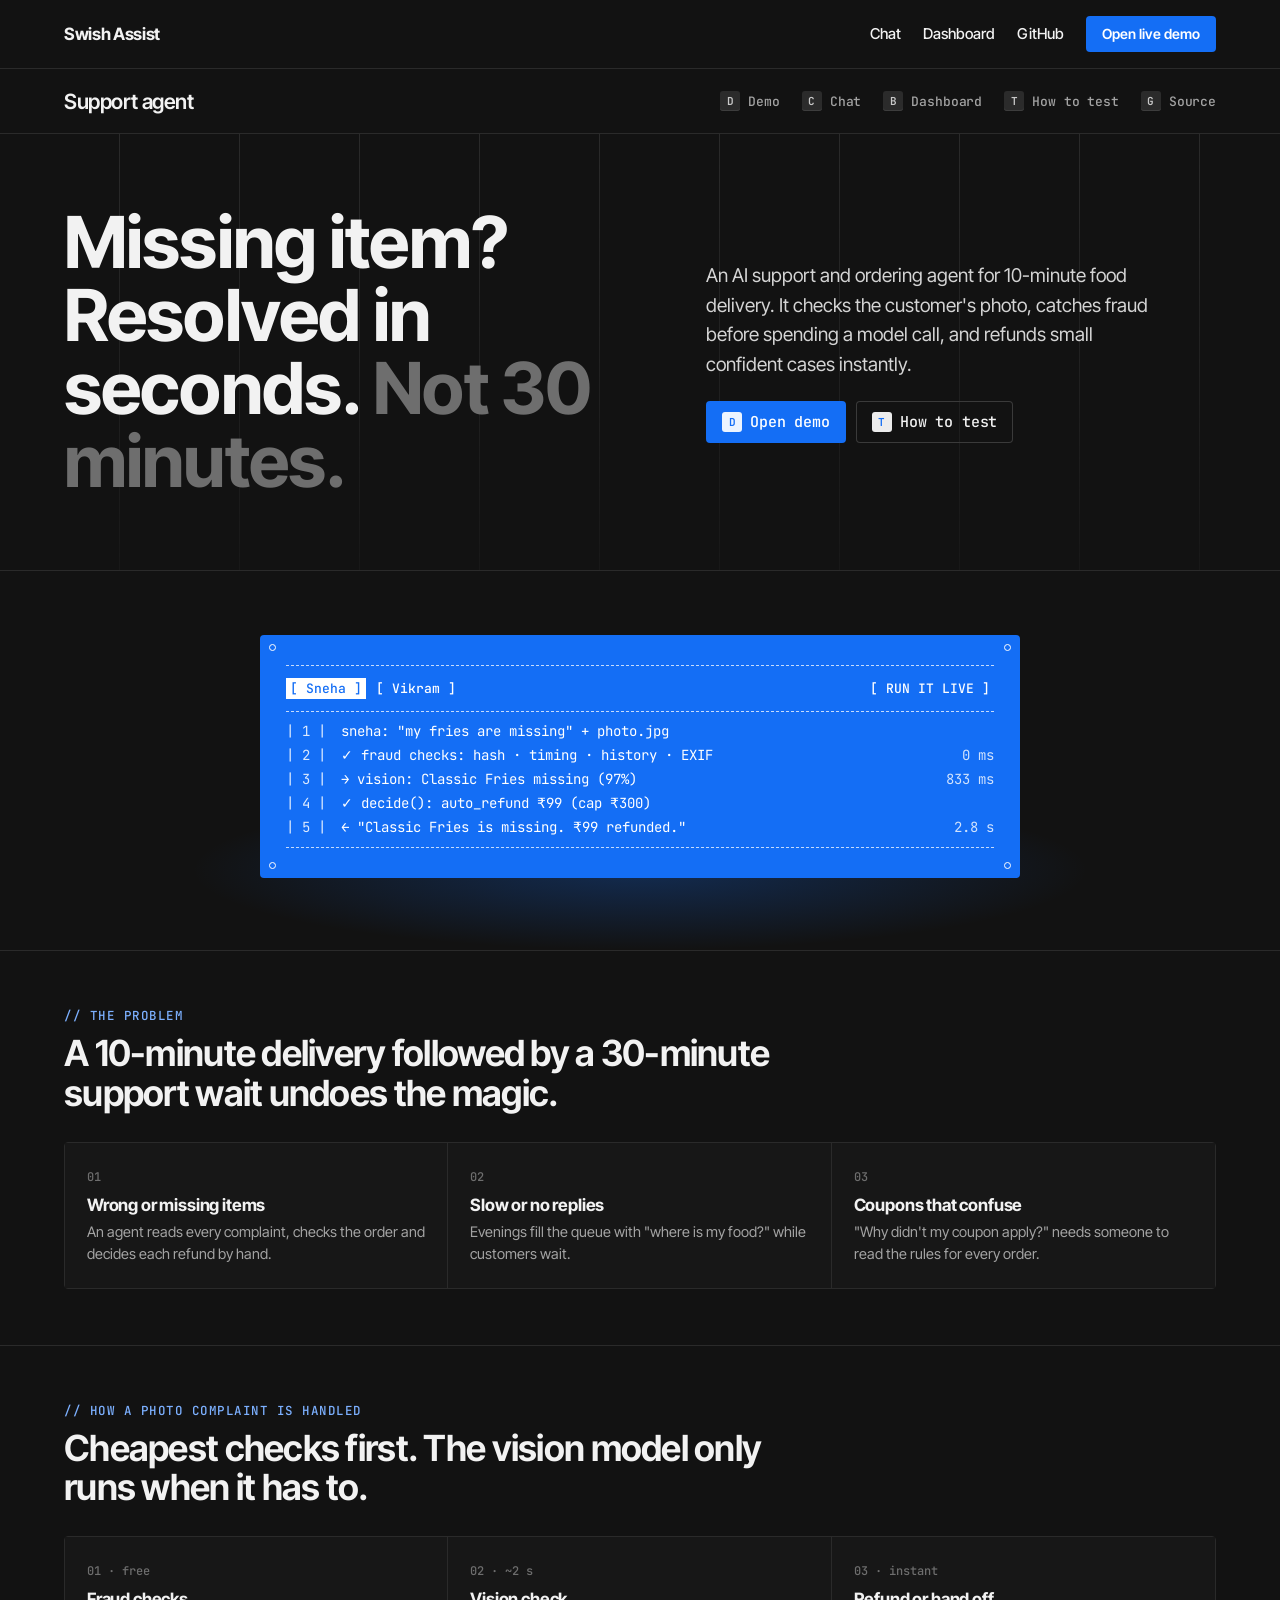
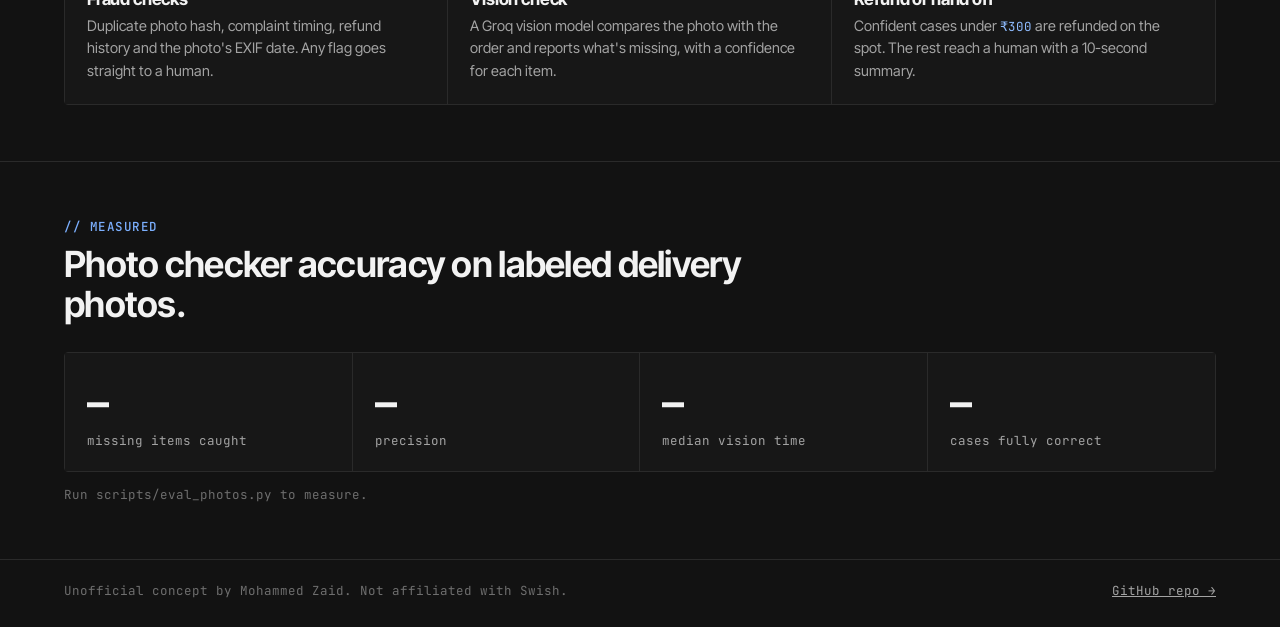
==== commit 55fbd0ac: "Fixed the UI" ====
--- a/static/index.html
+++ b/static/index.html
@@ -92,7 +92,7 @@
 <body>
   <header class="top">
     <div class="shell">
-      <a class="logo" href="/"><span class="mark">S</span>Swish Assist</a>
+      <a class="logo" href="/">Swish Assist</a>
       <nav>
         <a class="link" href="/chat">Chat</a>
         <a class="link" href="/dashboard">Dashboard</a>
--- a/static/css/base.css
+++ b/static/css/base.css
@@ -72,7 +72,6 @@
 /* app bar used on dashboard / demo */
 .appbar { display: flex; justify-content: space-between; align-items: center; gap: 12px 20px; flex-wrap: wrap; padding: 12px 20px; border-bottom: 1px solid var(--line); background: var(--bg); }
 .logo { display: inline-flex; align-items: center; gap: 10px; color: var(--ink); text-decoration: none; font-weight: 700; font-size: 17px; letter-spacing: -.02em; }
-.logo .mark { width: 26px; height: 26px; border-radius: 5px; background: var(--accent); display: grid; place-items: center; color: #fff; font: 800 15px var(--font); }
 .logo small { font: 500 12px var(--mono); color: var(--dim); letter-spacing: 0; }
 
 .select {
